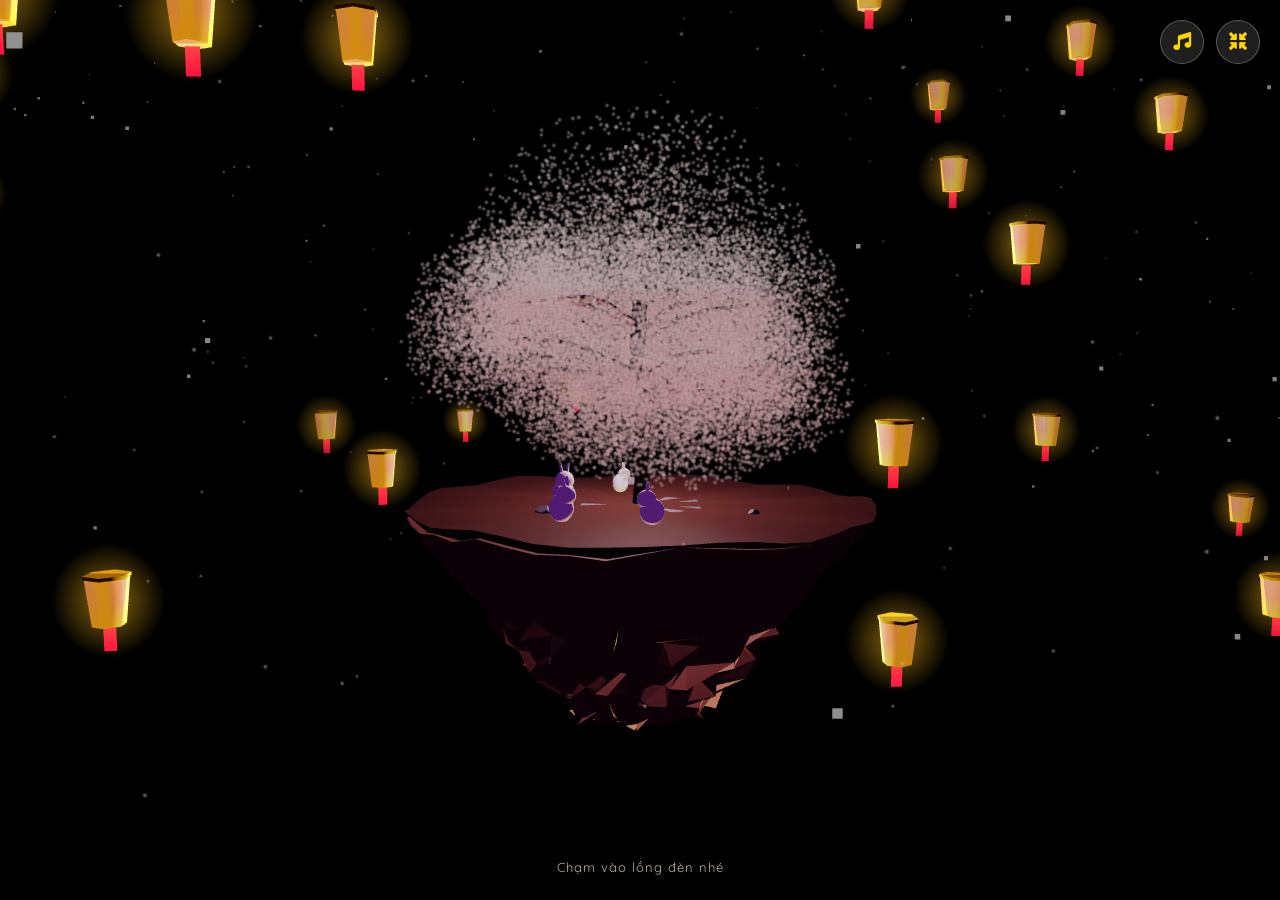
==== index.html @ 805e519b "Add files via upload" ====
<!DOCTYPE html>
<html lang="en">
<head>
    <meta charset="UTF-8">
    <meta name="viewport" content="width=device-width, initial-scale=1.0, maximum-scale=1.0, user-scalable=no">
    <title>Trung Thu 3D</title>

    <!-- Google Fonts & FontAwesome -->
    <link href="https://fonts.googleapis.com/css2?family=Dancing+Script:wght@700&family=Quicksand:wght@400;600&display=swap" rel="stylesheet">
    <link rel="stylesheet" href="https://cdnjs.cloudflare.com/ajax/libs/font-awesome/6.4.0/css/all.min.css">
    <link rel="stylesheet" href="./assets/css.css">
</head>
<body>

    <div id="webgl-container"></div>

    <div class="top-bar">
        <button class="icon-btn" id="audio-btn" title="Bật/Tắt Nhạc"><i class="fas fa-music"></i></button>
        <button class="icon-btn" id="reset-cam-btn" title="Góc nhìn ban đầu"><i class="fas fa-compress-arrows-alt"></i></button>
    </div>

    <div class="click-hint">Chạm vào lồng đèn nhé</div>

    <div class="wish-modal" id="wishModal">
        <div class="wish-card">
            <button class="close-btn" id="closeWishBtn" aria-label="Đóng"><i class="fas fa-times"></i></button>
            <h3 id="wishTitle">Thông Điệp Gửi Cậu</h3>
            
            <div class="wish-image-container">
                <img id="wishImage" src="" alt="Hình ảnh Trung Thu">
            </div>

            <p id="wishText">"Chúc cậu một đêm Trung Thu ấm áp, bình an và trọn vẹn bên những người thương yêu."</p>
            <div class="tag">✦ Trung Thu An Lành ✦</div>
        </div>
    </div>

    <audio id="bgm" loop src="./assets/1.mp3"></audio>
    
    
    <!-- Three.js & OrbitControls -->
    <script src="./assets/three.min.js"></script>
    <script src="./assets/OrbitControls.js"></script>
    <script src="./assets/script.js"></script>
</body>
</html>
---- assets/css.css ----
* {
  margin: 0;
  padding: 0;
  box-sizing: border-box;
  -webkit-tap-highlight-color: transparent;
  user-select: none;
}

body,
html {
  width: 100%;
  height: 100%;
  overflow: hidden;
  background-color: #030208;
  font-family: "Quicksand", sans-serif;
  touch-action: none;
}

#webgl-container {
  width: 100%;
  height: 100%;
  position: absolute;
  top: 0;
  left: 0;
  z-index: 1;
}

.top-bar {
  position: absolute;
  top: 20px;
  right: 20px;
  z-index: 10;
  display: flex;
  gap: 12px;
}

.icon-btn {
  width: 44px;
  height: 44px;
  border-radius: 50%;
  background: rgba(255, 255, 255, 0.12);
  backdrop-filter: blur(12px);
  -webkit-backdrop-filter: blur(12px);
  border: 1px solid rgba(255, 255, 255, 0.25);
  color: #ffd700;
  display: flex;
  align-items: center;
  justify-content: center;
  font-size: 18px;
  cursor: pointer;
  transition: all 0.3s ease;
  box-shadow: 0 4px 15px rgba(0, 0, 0, 0.4);
}

.icon-btn:active {
  transform: scale(0.92);
  background: rgba(255, 215, 0, 0.3);
}

.wish-modal {
  position: fixed;
  top: 0;
  left: 0;
  width: 100%;
  height: 100%;
  background: rgba(0, 0, 0, 0.65);
  backdrop-filter: blur(8px);
  -webkit-backdrop-filter: blur(8px);
  z-index: 100;
  display: flex;
  align-items: center;
  justify-content: center;
  opacity: 0;
  pointer-events: none;
  transition: opacity 0.4s ease;
  padding: 20px;
}

.wish-modal.active {
  opacity: 1;
  pointer-events: auto;
}

.wish-card {
  background: linear-gradient(
    135deg,
    rgba(35, 15, 45, 0.95),
    rgba(15, 8, 25, 0.98)
  );
  border: 1.5px solid rgba(255, 215, 0, 0.5);
  box-shadow:
    0 0 35px rgba(255, 182, 193, 0.3),
    inset 0 0 15px rgba(255, 215, 0, 0.2);
  border-radius: 24px;
  padding: 28px 20px 24px 20px;
  max-width: 400px;
  width: 100%;
  text-align: center;
  position: relative;
  transform: translateY(30px) scale(0.9);
  transition: transform 0.4s cubic-bezier(0.175, 0.885, 0.32, 1.275);
  color: #fff;
  max-height: 90vh;
  overflow-y: auto;
}

.wish-modal.active .wish-card {
  transform: translateY(0) scale(1);
}

.wish-card .close-btn {
  position: absolute;
  top: 15px;
  right: 15px;
  width: 36px;
  height: 36px;
  border-radius: 50%;
  background: rgba(255, 255, 255, 0.15);
  border: 1px solid rgba(255, 215, 0, 0.3);
  color: #ffd700;
  font-size: 18px;
  cursor: pointer;
  display: flex;
  align-items: center;
  justify-content: center;
  transition: all 0.2s ease;
  z-index: 10;
}

.wish-card .close-btn:hover,
.wish-card .close-btn:active {
  background: rgba(255, 77, 109, 0.8);
  color: #fff;
  transform: scale(1.1);
}

.wish-card h3 {
  font-family: "Dancing Script", cursive;
  font-size: 28px;
  color: #ffd700;
  margin-bottom: 12px;
  text-shadow: 0 0 8px rgba(255, 215, 0, 0.5);
}

.wish-image-container {
  width: 100%;
  height: 180px;
  border-radius: 14px;
  overflow: hidden;
  margin: 12px 0 16px 0;
  border: 1px solid rgba(255, 215, 0, 0.4);
  box-shadow: 0 4px 15px rgba(0, 0, 0, 0.5);
  background: #000;
}

.wish-image-container img {
  width: 100%;
  height: 100%;
  object-fit: cover;
  display: block;
}

.wish-card p {
  font-size: 15px;
  line-height: 1.6;
  color: #f0e6ff;
  font-style: italic;
  margin-bottom: 15px;
}

.wish-card .tag {
  font-size: 12px;
  color: #ff9ebb;
  text-transform: uppercase;
  letter-spacing: 2px;
}

.click-hint {
  position: absolute;
  bottom: 25px;
  left: 50%;
  transform: translateX(-50%);
  z-index: 5;
  color: rgba(255, 235, 205, 0.75);
  font-size: 13px;
  letter-spacing: 1px;
  pointer-events: none;
  text-shadow: 0 0 8px rgba(0, 0, 0, 0.8);
  animation: pulseHint 2s infinite alternate;
  text-align: center;
  width: 90%;
}

@keyframes pulseHint {
  0% {
    opacity: 0.4;
  }
  100% {
    opacity: 0.95;
  }
}
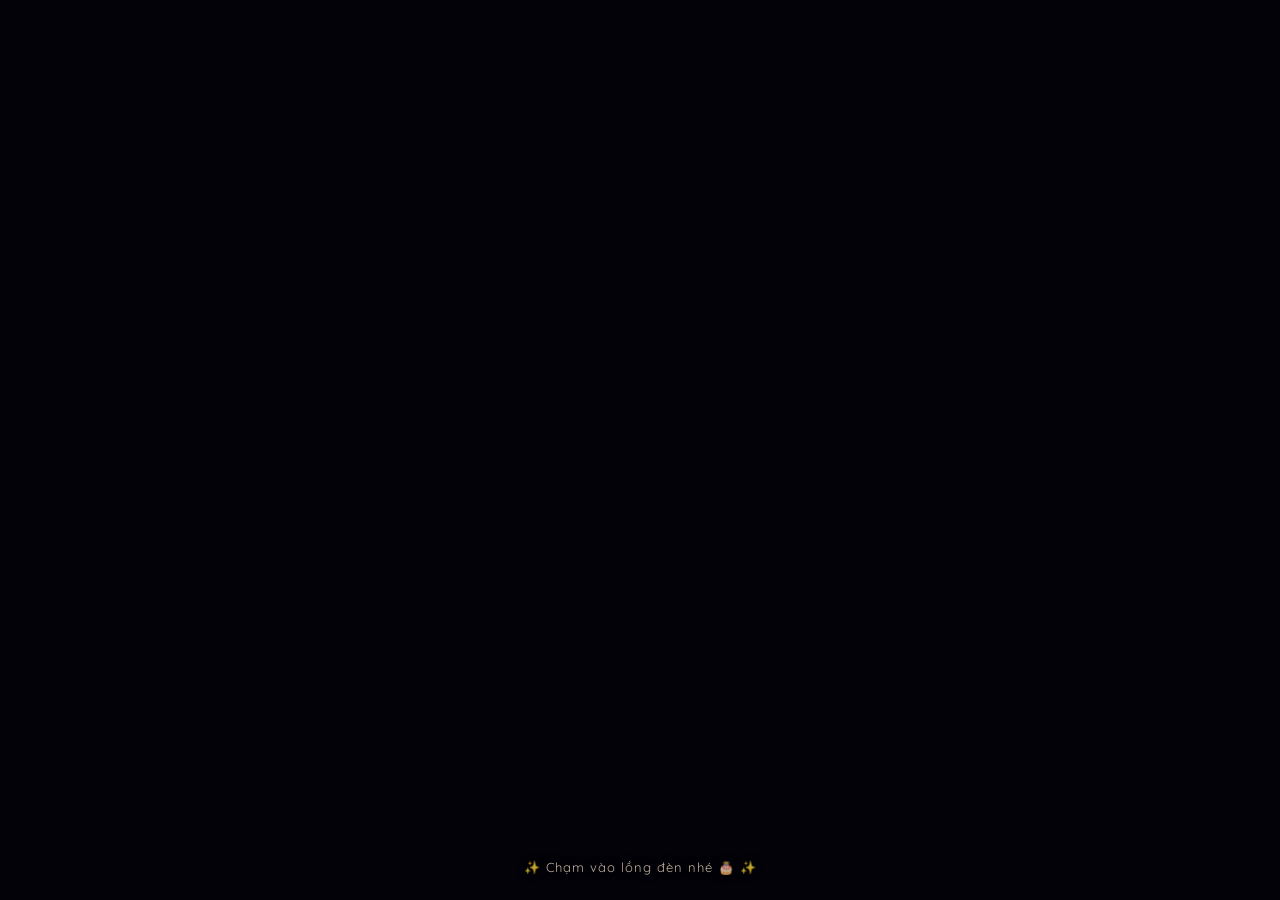
==== commit 49446567: "Add files via upload" ====
--- a/index.html
+++ b/index.html
@@ -1,46 +1,48 @@
-<!DOCTYPE html>
-<html lang="en">
-<head>
-    <meta charset="UTF-8">
-    <meta name="viewport" content="width=device-width, initial-scale=1.0, maximum-scale=1.0, user-scalable=no">
-    <title>Trung Thu 3D</title>
-
-    <!-- Google Fonts & FontAwesome -->
-    <link href="https://fonts.googleapis.com/css2?family=Dancing+Script:wght@700&family=Quicksand:wght@400;600&display=swap" rel="stylesheet">
-    <link rel="stylesheet" href="https://cdnjs.cloudflare.com/ajax/libs/font-awesome/6.4.0/css/all.min.css">
-    <link rel="stylesheet" href="./assets/css.css">
-</head>
-<body>
-
-    <div id="webgl-container"></div>
-
-    <div class="top-bar">
-        <button class="icon-btn" id="audio-btn" title="Bật/Tắt Nhạc"><i class="fas fa-music"></i></button>
-        <button class="icon-btn" id="reset-cam-btn" title="Góc nhìn ban đầu"><i class="fas fa-compress-arrows-alt"></i></button>
-    </div>
-
-    <div class="click-hint">Chạm vào lồng đèn nhé</div>
-
-    <div class="wish-modal" id="wishModal">
-        <div class="wish-card">
-            <button class="close-btn" id="closeWishBtn" aria-label="Đóng"><i class="fas fa-times"></i></button>
-            <h3 id="wishTitle">Thông Điệp Gửi Cậu</h3>
-            
-            <div class="wish-image-container">
-                <img id="wishImage" src="" alt="Hình ảnh Trung Thu">
-            </div>
-
-            <p id="wishText">"Chúc cậu một đêm Trung Thu ấm áp, bình an và trọn vẹn bên những người thương yêu."</p>
-            <div class="tag">✦ Trung Thu An Lành ✦</div>
-        </div>
-    </div>
-
-    <audio id="bgm" loop src="./assets/1.mp3"></audio>
-    
-    
-    <!-- Three.js & OrbitControls -->
-    <script src="./assets/three.min.js"></script>
-    <script src="./assets/OrbitControls.js"></script>
-    <script src="./assets/script.js"></script>
-</body>
-</html>+<!DOCTYPE html>
+<html lang="en">
+<head>
+    <meta charset="UTF-8">
+    <meta name="viewport" content="width=device-width, initial-scale=1.0, maximum-scale=1.0, user-scalable=no">
+    <title>🌙 Trung Thu 3D - Đêm Trăng Rằm 🌙</title>
+
+    <!-- Google Fonts & FontAwesome -->
+    <link href="https://fonts.googleapis.com/css2?family=Dancing+Script:wght@700&family=Quicksand:wght@400;600&display=swap" rel="stylesheet">
+    <link rel="stylesheet" href="https://cdnjs.cloudflare.com/ajax/libs/font-awesome/6.4.0/css/all.min.css">
+    <link rel="stylesheet" href="./assets/css.css">
+</head>
+<body>
+
+    <div id="webgl-container"></div>
+
+    <!-- No more top-bar buttons! 
+         🎵 Music plays automatically on first interaction
+         🎥 Camera is controlled only by mouse/touch drag
+    -->
+
+    <div class="click-hint">✨ Chạm vào lồng đèn nhé 🎂 ✨</div>
+
+    <div class="wish-modal" id="wishModal">
+        <div class="wish-card">
+            <button class="close-btn" id="closeWishBtn" aria-label="Đóng"><i class="fas fa-times"></i></button>
+            <h3 id="wishTitle">🌙 Thông Điệp Gửi Cậu 🌙</h3>
+            
+            <div class="wish-image-container">
+                <img id="wishImage" src="" alt="Hình ảnh Trung Thu">
+            </div>
+
+            <p id="wishText">"Chúc cậu một đêm Trung Thu ấm áp, bình an và trọn vẹn bên những người thương yêu."</p>
+            <div class="tag">✦ Trung Thu An Lành ✦</div>
+        </div>
+    </div>
+
+    <!-- Audio: Auto-plays on first interaction, no volume control -->
+    <audio id="bgm" loop muted src="./assets/1.mp3"></audio>
+    
+    <!-- Three.js Libraries -->
+    <script src="https://cdnjs.cloudflare.com/ajax/libs/three.js/r128/three.min.js"></script>
+    <script src="https://cdn.jsdelivr.net/npm/three@r128/examples/js/controls/OrbitControls.js"></script>
+    
+    <!-- Main Script -->
+    <script src="./assets/script.js"></script>
+</body>
+</html>
--- a/assets/css.css
+++ b/assets/css.css
@@ -25,37 +25,7 @@
   z-index: 1;
 }
 
-.top-bar {
-  position: absolute;
-  top: 20px;
-  right: 20px;
-  z-index: 10;
-  display: flex;
-  gap: 12px;
-}
-
-.icon-btn {
-  width: 44px;
-  height: 44px;
-  border-radius: 50%;
-  background: rgba(255, 255, 255, 0.12);
-  backdrop-filter: blur(12px);
-  -webkit-backdrop-filter: blur(12px);
-  border: 1px solid rgba(255, 255, 255, 0.25);
-  color: #ffd700;
-  display: flex;
-  align-items: center;
-  justify-content: center;
-  font-size: 18px;
-  cursor: pointer;
-  transition: all 0.3s ease;
-  box-shadow: 0 4px 15px rgba(0, 0, 0, 0.4);
-}
-
-.icon-btn:active {
-  transform: scale(0.92);
-  background: rgba(255, 215, 0, 0.3);
-}
+/* Top bar buttons removed - no more audio/reset camera buttons */
 
 .wish-modal {
   position: fixed;
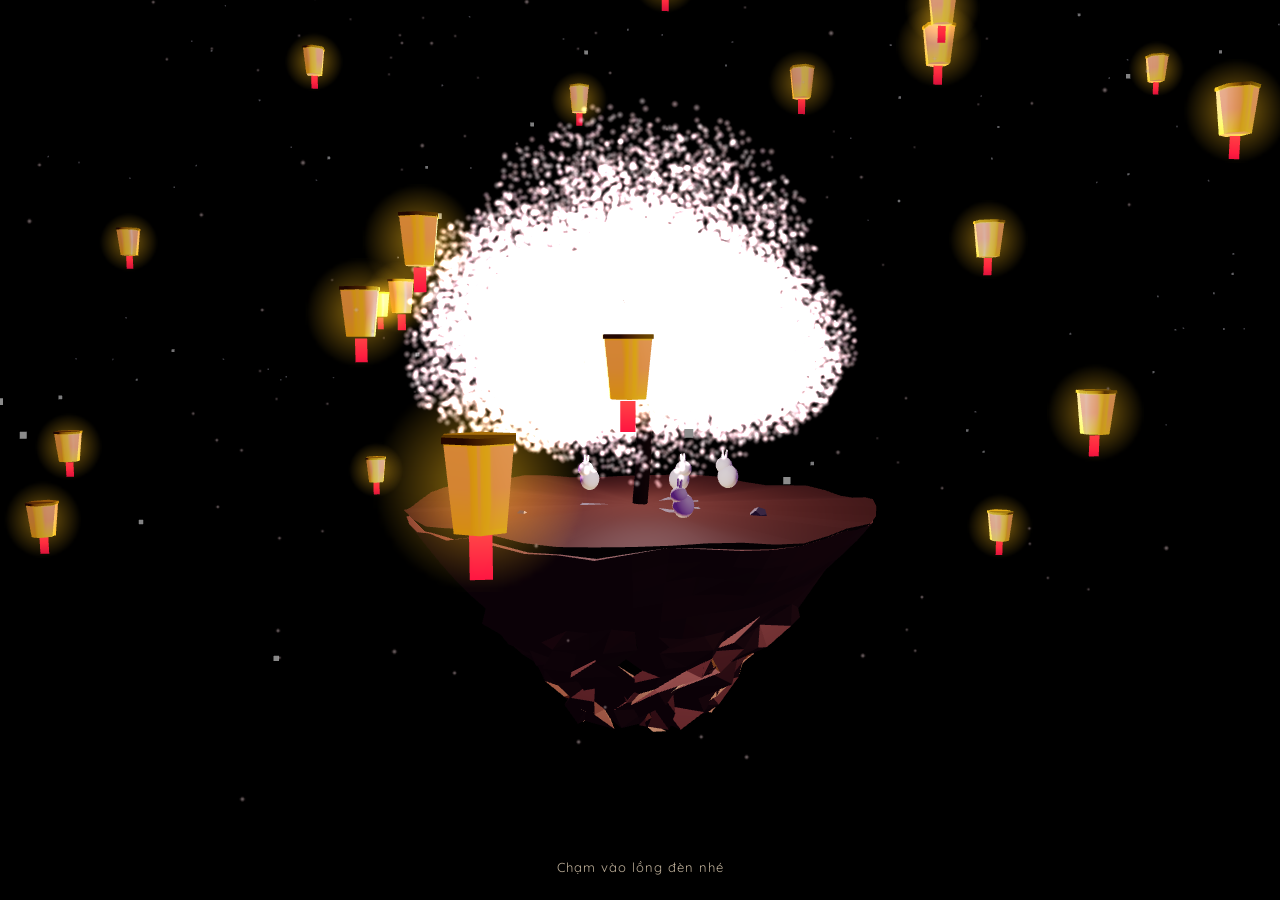
==== commit 47aef140: "Update index.html" ====
--- a/index.html
+++ b/index.html
@@ -3,7 +3,7 @@
 <head>
     <meta charset="UTF-8">
     <meta name="viewport" content="width=device-width, initial-scale=1.0, maximum-scale=1.0, user-scalable=no">
-    <title>🌙 Trung Thu 3D - Đêm Trăng Rằm 🌙</title>
+    <title>Trung Thu 3D</title>
 
     <!-- Google Fonts & FontAwesome -->
     <link href="https://fonts.googleapis.com/css2?family=Dancing+Script:wght@700&family=Quicksand:wght@400;600&display=swap" rel="stylesheet">
@@ -14,17 +14,17 @@
 
     <div id="webgl-container"></div>
 
-    <!-- No more top-bar buttons! 
-         🎵 Music plays automatically on first interaction
-         🎥 Camera is controlled only by mouse/touch drag
-    -->
+    <div class="top-bar">
+        <button class="icon-btn" id="audio-btn" title="Bật/Tắt Nhạc"><i class="fas fa-music"></i></button>
+        <button class="icon-btn" id="reset-cam-btn" title="Góc nhìn ban đầu"><i class="fas fa-compress-arrows-alt"></i></button>
+    </div>
 
-    <div class="click-hint">✨ Chạm vào lồng đèn nhé 🎂 ✨</div>
+    <div class="click-hint">Chạm vào lồng đèn nhé</div>
 
     <div class="wish-modal" id="wishModal">
         <div class="wish-card">
             <button class="close-btn" id="closeWishBtn" aria-label="Đóng"><i class="fas fa-times"></i></button>
-            <h3 id="wishTitle">🌙 Thông Điệp Gửi Cậu 🌙</h3>
+            <h3 id="wishTitle">Thông Điệp Gửi Cậu</h3>
             
             <div class="wish-image-container">
                 <img id="wishImage" src="" alt="Hình ảnh Trung Thu">
@@ -35,14 +35,12 @@
         </div>
     </div>
 
-    <!-- Audio: Auto-plays on first interaction, no volume control -->
-    <audio id="bgm" loop muted src="./assets/1.mp3"></audio>
+    <audio id="bgm" loop src="./assets/1.mp3"></audio>
     
-    <!-- Three.js Libraries -->
-    <script src="https://cdnjs.cloudflare.com/ajax/libs/three.js/r128/three.min.js"></script>
-    <script src="https://cdn.jsdelivr.net/npm/three@r128/examples/js/controls/OrbitControls.js"></script>
     
-    <!-- Main Script -->
+    <!-- Three.js & OrbitControls -->
+    <script src="./assets/three.min.js"></script>
+    <script src="./assets/OrbitControls.js"></script>
     <script src="./assets/script.js"></script>
 </body>
 </html>
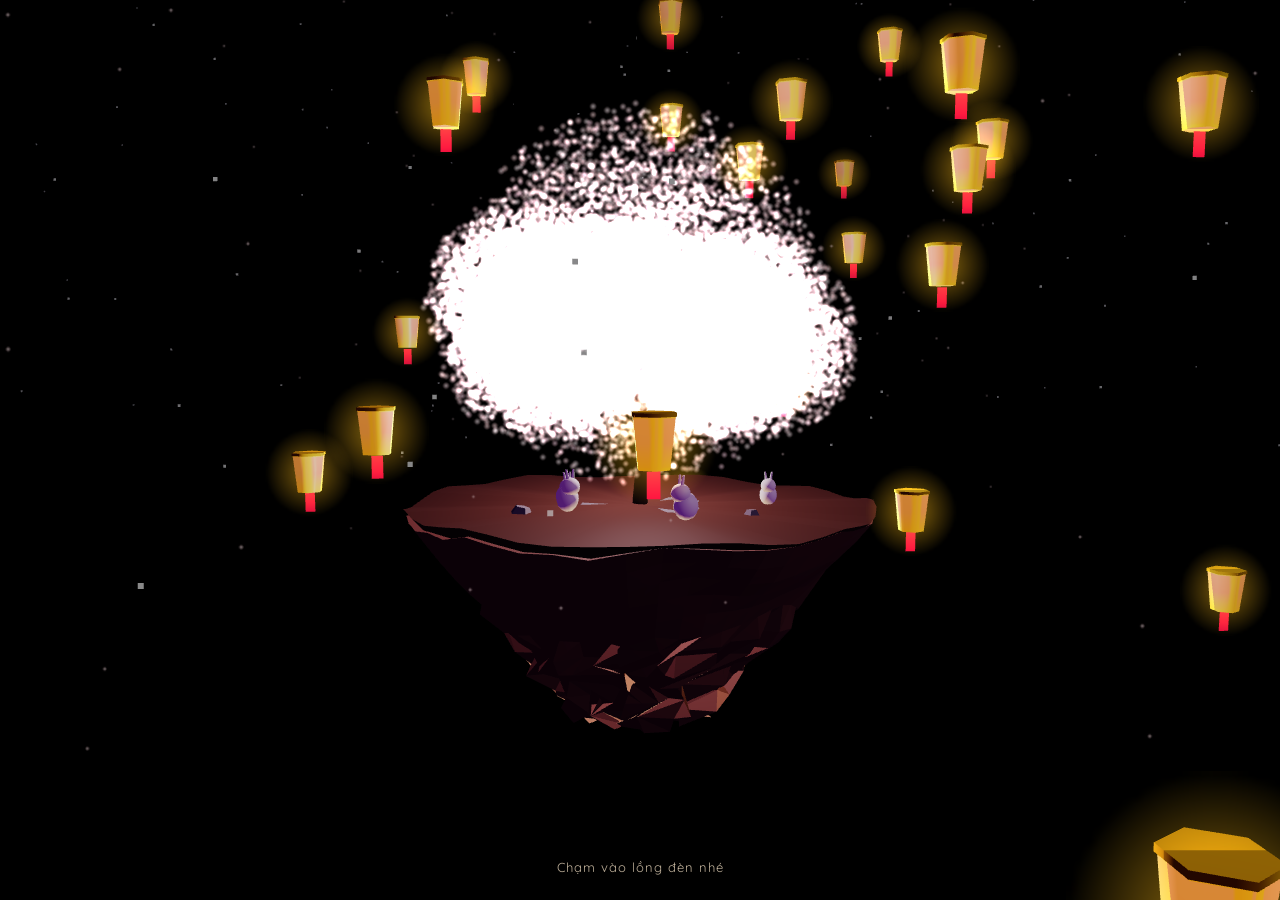
==== commit 8c09311c: "Update index.html" ====
--- a/index.html
+++ b/index.html
@@ -24,13 +24,13 @@
     <div class="wish-modal" id="wishModal">
         <div class="wish-card">
             <button class="close-btn" id="closeWishBtn" aria-label="Đóng"><i class="fas fa-times"></i></button>
-            <h3 id="wishTitle">Thông Điệp Gửi Cậu</h3>
+            <h3 id="wishTitle">Gửi bà xãaaa</h3>
             
             <div class="wish-image-container">
                 <img id="wishImage" src="" alt="Hình ảnh Trung Thu">
             </div>
 
-            <p id="wishText">"Chúc cậu một đêm Trung Thu ấm áp, bình an và trọn vẹn bên những người thương yêu."</p>
+            <p id="wishText">"Chúc bà xã một đêm Trung Thu ấm áp, bình an và trọn vẹn bên những người thương yêu."</p>
             <div class="tag">✦ Trung Thu An Lành ✦</div>
         </div>
     </div>
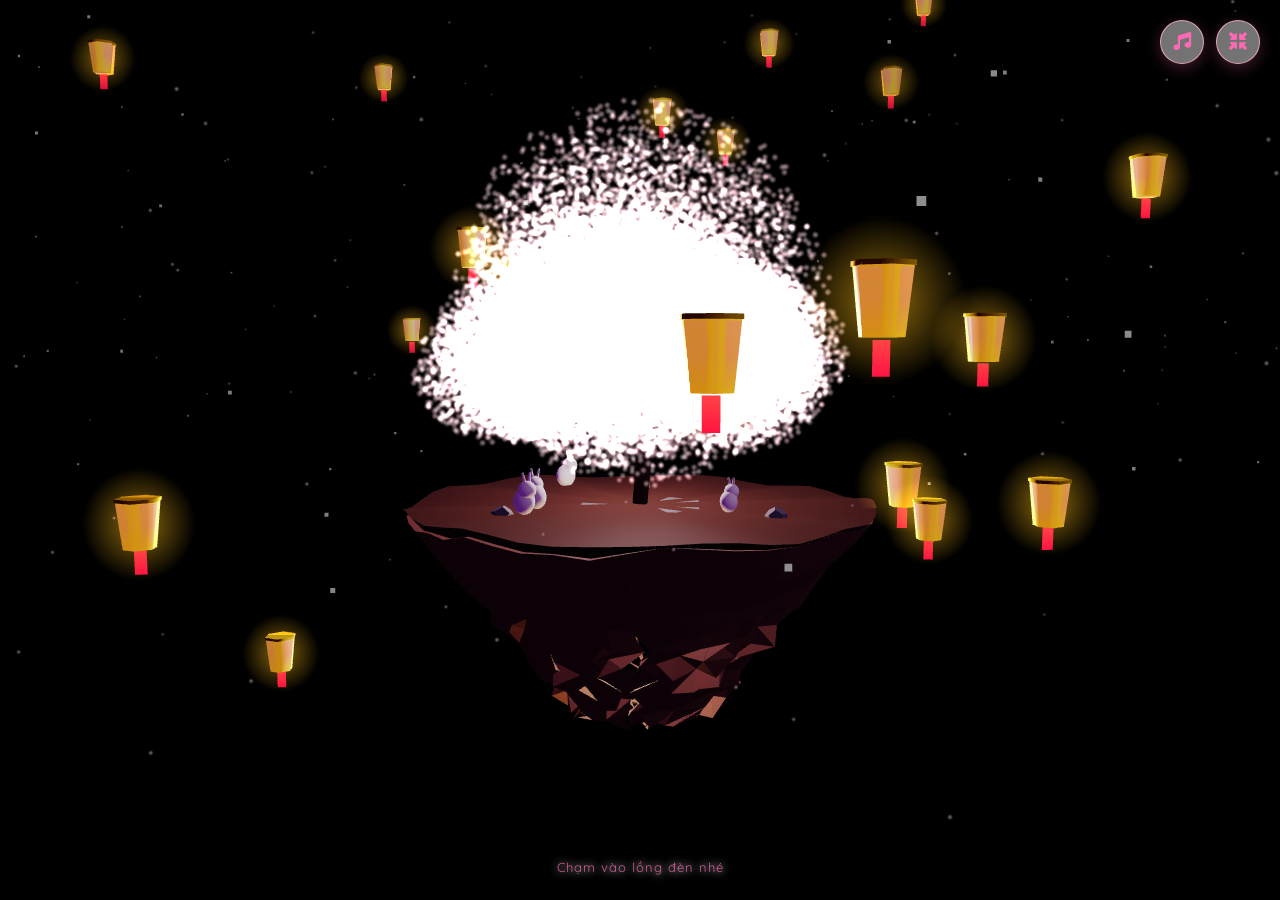
==== commit 5501e7ca: "Update index.html" ====
--- a/index.html
+++ b/index.html
@@ -3,7 +3,7 @@
 <head>
     <meta charset="UTF-8">
     <meta name="viewport" content="width=device-width, initial-scale=1.0, maximum-scale=1.0, user-scalable=no">
-    <title>Trung Thu 3D</title>
+    <title>Trung Thu Với Bà Xã</title>
 
     <!-- Google Fonts & FontAwesome -->
     <link href="https://fonts.googleapis.com/css2?family=Dancing+Script:wght@700&family=Quicksand:wght@400;600&display=swap" rel="stylesheet">
--- a/assets/css.css
+++ b/assets/css.css
@@ -11,7 +11,7 @@
   width: 100%;
   height: 100%;
   overflow: hidden;
-  background-color: #030208;
+  background-color: #ffe6f2;
   font-family: "Quicksand", sans-serif;
   touch-action: none;
 }
@@ -25,15 +25,48 @@
   z-index: 1;
 }
 
-/* Top bar buttons removed - no more audio/reset camera buttons */
-
+/* TOP BUTTON */
+.top-bar {
+  position: absolute;
+  top: 20px;
+  right: 20px;
+  z-index: 10;
+  display: flex;
+  gap: 12px;
+}
+
+.icon-btn {
+  width: 44px;
+  height: 44px;
+  border-radius: 50%;
+  background: rgba(255, 255, 255, 0.45);
+  backdrop-filter: blur(12px);
+  -webkit-backdrop-filter: blur(12px);
+  border: 1px solid rgba(255, 182, 193, 0.8);
+  color: #ff69b4;
+  display: flex;
+  align-items: center;
+  justify-content: center;
+  font-size: 18px;
+  cursor: pointer;
+  transition: all 0.3s ease;
+  box-shadow: 0 4px 15px rgba(255, 105, 180, 0.25);
+}
+
+.icon-btn:active {
+  transform: scale(0.92);
+  background: rgba(255, 182, 193, 0.7);
+}
+
+
+/* MODAL */
 .wish-modal {
   position: fixed;
   top: 0;
   left: 0;
   width: 100%;
   height: 100%;
-  background: rgba(0, 0, 0, 0.65);
+  background: rgba(255, 192, 203, 0.45);
   backdrop-filter: blur(8px);
   -webkit-backdrop-filter: blur(8px);
   z-index: 100;
@@ -51,25 +84,33 @@
   pointer-events: auto;
 }
 
+
+/* CARD */
 .wish-card {
   background: linear-gradient(
     135deg,
-    rgba(35, 15, 45, 0.95),
-    rgba(15, 8, 25, 0.98)
+    rgba(255, 240, 247, 0.98),
+    rgba(255, 220, 235, 0.98)
   );
-  border: 1.5px solid rgba(255, 215, 0, 0.5);
+
+  border: 1.5px solid rgba(255, 105, 180, 0.5);
+
   box-shadow:
-    0 0 35px rgba(255, 182, 193, 0.3),
-    inset 0 0 15px rgba(255, 215, 0, 0.2);
+    0 0 35px rgba(255, 105, 180, 0.35),
+    inset 0 0 20px rgba(255, 182, 193, 0.35);
+
   border-radius: 24px;
-  padding: 28px 20px 24px 20px;
+  padding: 28px 20px 24px;
   max-width: 400px;
   width: 100%;
   text-align: center;
   position: relative;
+
   transform: translateY(30px) scale(0.9);
   transition: transform 0.4s cubic-bezier(0.175, 0.885, 0.32, 1.275);
-  color: #fff;
+
+  color: #8b3a62;
+
   max-height: 90vh;
   overflow-y: auto;
 }
@@ -78,94 +119,161 @@
   transform: translateY(0) scale(1);
 }
 
+
+/* CLOSE BUTTON */
 .wish-card .close-btn {
   position: absolute;
   top: 15px;
   right: 15px;
+
   width: 36px;
   height: 36px;
+
   border-radius: 50%;
-  background: rgba(255, 255, 255, 0.15);
-  border: 1px solid rgba(255, 215, 0, 0.3);
-  color: #ffd700;
+  background: rgba(255,255,255,0.6);
+
+  border: 1px solid rgba(255,105,180,0.4);
+
+  color: #ff69b4;
   font-size: 18px;
+
   cursor: pointer;
-  display: flex;
-  align-items: center;
-  justify-content: center;
-  transition: all 0.2s ease;
-  z-index: 10;
-}
+
+  display:flex;
+  align-items:center;
+  justify-content:center;
+
+  transition:all .2s ease;
+}
+
 
 .wish-card .close-btn:hover,
 .wish-card .close-btn:active {
-  background: rgba(255, 77, 109, 0.8);
-  color: #fff;
-  transform: scale(1.1);
-}
-
+
+  background:#ff69b4;
+  color:white;
+
+  transform:scale(1.1);
+}
+
+
+
+/* TITLE */
 .wish-card h3 {
-  font-family: "Dancing Script", cursive;
-  font-size: 28px;
-  color: #ffd700;
-  margin-bottom: 12px;
-  text-shadow: 0 0 8px rgba(255, 215, 0, 0.5);
-}
-
+
+  font-family:"Dancing Script", cursive;
+
+  font-size:32px;
+
+  color:#ff69b4;
+
+  margin-bottom:12px;
+
+  text-shadow:
+  0 0 10px rgba(255,105,180,.4);
+}
+
+
+/* IMAGE */
 .wish-image-container {
-  width: 100%;
-  height: 180px;
-  border-radius: 14px;
-  overflow: hidden;
-  margin: 12px 0 16px 0;
-  border: 1px solid rgba(255, 215, 0, 0.4);
-  box-shadow: 0 4px 15px rgba(0, 0, 0, 0.5);
-  background: #000;
-}
+
+  width:100%;
+  height:180px;
+
+  border-radius:14px;
+
+  overflow:hidden;
+
+  margin:12px 0 16px;
+
+  border:
+  1px solid rgba(255,105,180,.35);
+
+  box-shadow:
+  0 4px 15px rgba(255,105,180,.25);
+
+  background:#ffd6e8;
+}
+
 
 .wish-image-container img {
-  width: 100%;
-  height: 100%;
-  object-fit: cover;
-  display: block;
-}
-
+
+  width:100%;
+  height:100%;
+
+  object-fit:cover;
+
+  display:block;
+}
+
+
+/* TEXT */
 .wish-card p {
-  font-size: 15px;
-  line-height: 1.6;
-  color: #f0e6ff;
-  font-style: italic;
-  margin-bottom: 15px;
-}
+
+  font-size:15px;
+
+  line-height:1.6;
+
+  color:#8b4568;
+
+  font-style:italic;
+
+  margin-bottom:15px;
+}
+
 
 .wish-card .tag {
-  font-size: 12px;
-  color: #ff9ebb;
-  text-transform: uppercase;
-  letter-spacing: 2px;
-}
-
+
+  font-size:12px;
+
+  color:#ff8fc7;
+
+  text-transform:uppercase;
+
+  letter-spacing:2px;
+}
+
+
+/* HINT */
 .click-hint {
-  position: absolute;
-  bottom: 25px;
-  left: 50%;
-  transform: translateX(-50%);
-  z-index: 5;
-  color: rgba(255, 235, 205, 0.75);
-  font-size: 13px;
-  letter-spacing: 1px;
-  pointer-events: none;
-  text-shadow: 0 0 8px rgba(0, 0, 0, 0.8);
-  animation: pulseHint 2s infinite alternate;
-  text-align: center;
-  width: 90%;
-}
+
+  position:absolute;
+
+  bottom:25px;
+
+  left:50%;
+
+  transform:translateX(-50%);
+
+  z-index:5;
+
+  color:rgba(255,105,180,.8);
+
+  font-size:13px;
+
+  letter-spacing:1px;
+
+  pointer-events:none;
+
+  text-shadow:
+  0 0 8px white;
+
+  animation:pulseHint 2s infinite alternate;
+
+  text-align:center;
+
+  width:90%;
+}
+
 
 @keyframes pulseHint {
+
   0% {
-    opacity: 0.4;
+    opacity:.4;
   }
+
   100% {
-    opacity: 0.95;
+    opacity:.95;
   }
-}
+
+}
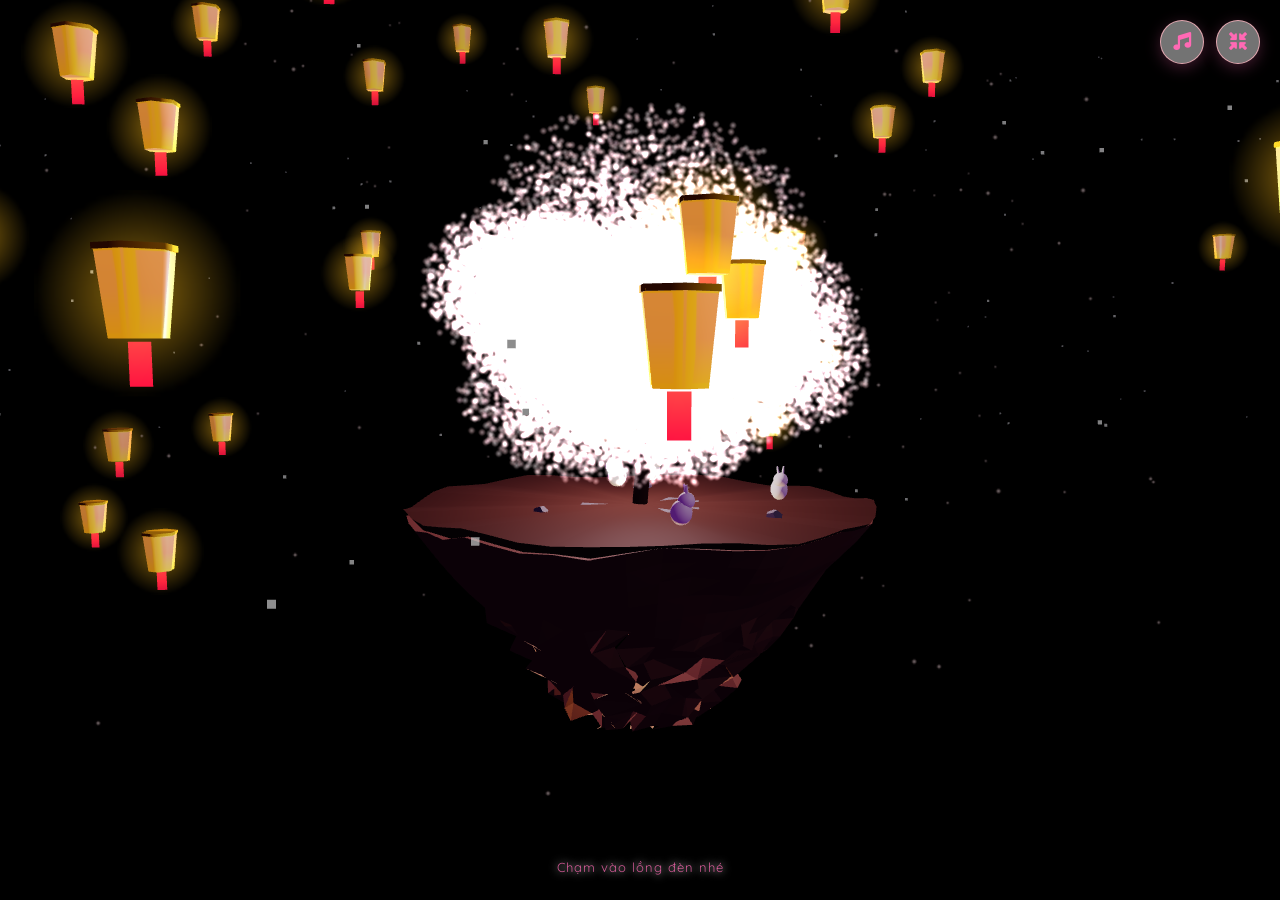
==== commit 9fb60cae: "Ngan" ====
--- a/index.html
+++ b/index.html
@@ -3,7 +3,7 @@
 <head>
     <meta charset="UTF-8">
     <meta name="viewport" content="width=device-width, initial-scale=1.0, maximum-scale=1.0, user-scalable=no">
-    <title>Trung Thu Với Bà Xã</title>
+    <title>Trung Thu Với Ngân</title>
 
     <!-- Google Fonts & FontAwesome -->
     <link href="https://fonts.googleapis.com/css2?family=Dancing+Script:wght@700&family=Quicksand:wght@400;600&display=swap" rel="stylesheet">
@@ -24,13 +24,13 @@
     <div class="wish-modal" id="wishModal">
         <div class="wish-card">
             <button class="close-btn" id="closeWishBtn" aria-label="Đóng"><i class="fas fa-times"></i></button>
-            <h3 id="wishTitle">Gửi bà xãaaa</h3>
+            <h3 id="wishTitle">Gửi Em Ngân xinh </h3>
             
             <div class="wish-image-container">
                 <img id="wishImage" src="" alt="Hình ảnh Trung Thu">
             </div>
 
-            <p id="wishText">"Chúc bà xã một đêm Trung Thu ấm áp, bình an và trọn vẹn bên những người thương yêu."</p>
+            <p id="wishText">"Chúc Ngân có một Trung Thu ấm áp, bình an và trọn vẹn"</p>
             <div class="tag">✦ Trung Thu An Lành ✦</div>
         </div>
     </div>
--- a/assets/css.css
+++ b/assets/css.css
@@ -178,7 +178,7 @@
 .wish-image-container {
 
   width:100%;
-  height:180px;
+  height:450px;
 
   border-radius:14px;
 
